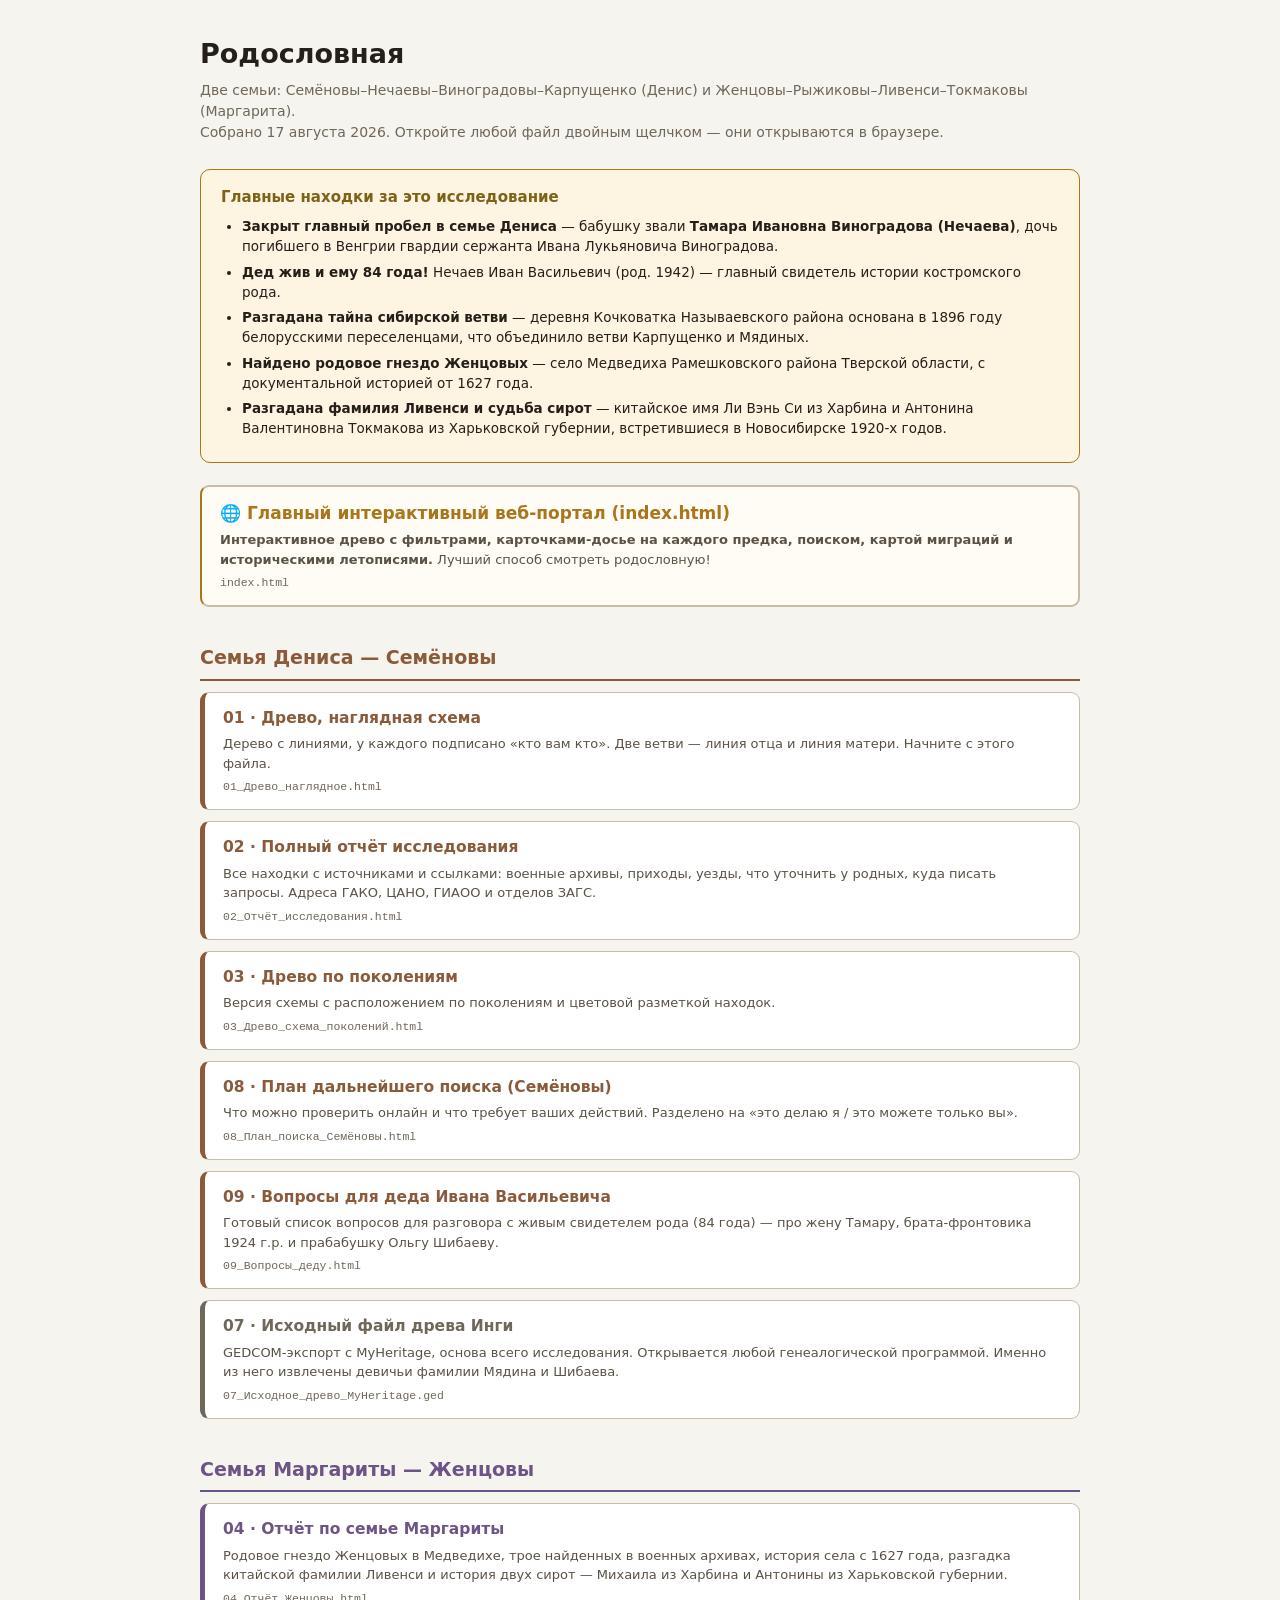
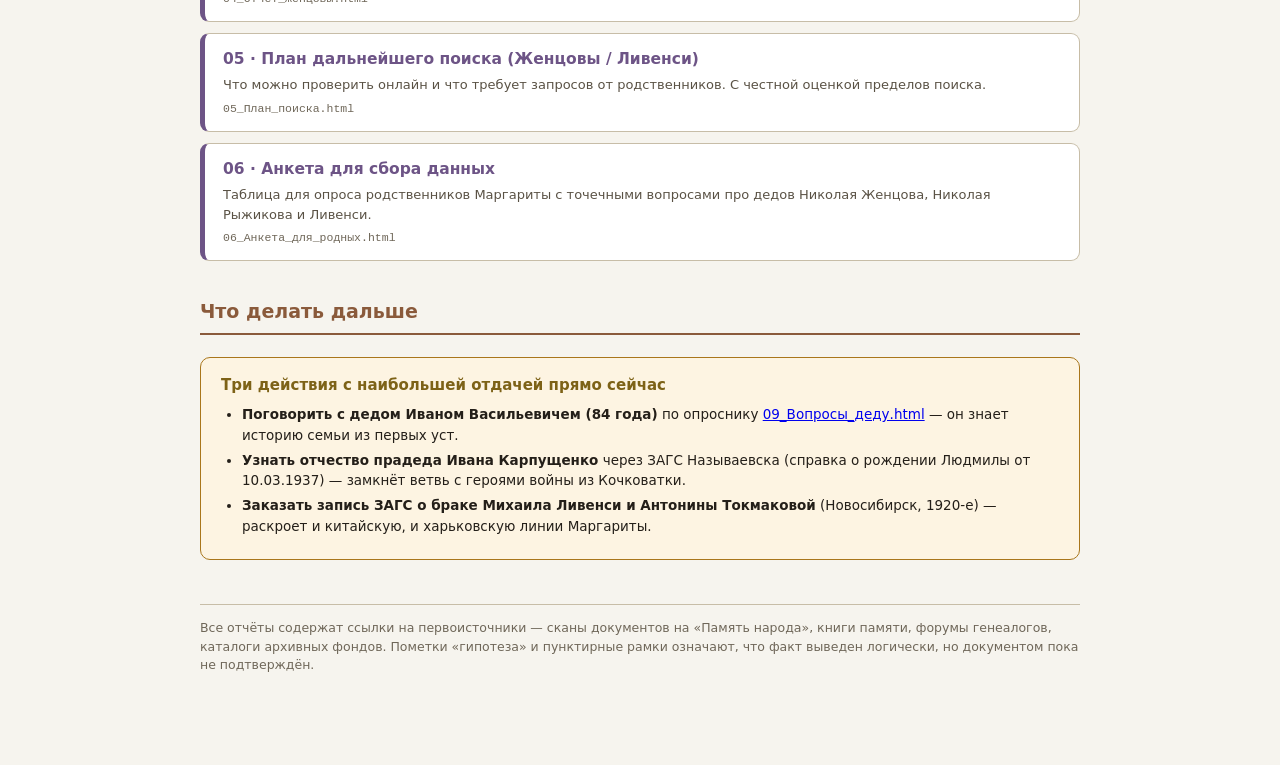
==== 00_НАЧНИ_ОТСЮДА.html @ ca4d2b67 "feat(genealogy): initial release of interactive family tree portal" ====
<!DOCTYPE html>
<html lang="ru">
<head>
<meta charset="UTF-8">
<meta name="viewport" content="width=device-width, initial-scale=1">
<title>Родословная — начни отсюда</title>
<style>
  :root{--bg:#f6f4ee;--ink:#241f19;--muted:#6f6759;--line:#c7bda7;
        --a:#8a5a3b;--a-bg:#f8f1ea;--b:#6d5486;--b-bg:#f3eff7;--gold:#a9761b}
  *{box-sizing:border-box}
  body{margin:0;background:var(--bg);color:var(--ink);font-family:'Segoe UI',system-ui,Arial,sans-serif;line-height:1.5}
  .wrap{max-width:920px;margin:0 auto;padding:34px 20px 90px}
  h1{font-size:27px;margin:0 0 5px}
  .sub{color:var(--muted);font-size:14px;margin-bottom:26px}
  h2{font-size:19px;margin:36px 0 10px;padding-bottom:7px;border-bottom:2px solid}
  h2.a{color:var(--a);border-color:var(--a)}
  h2.b{color:var(--b);border-color:var(--b)}
  .f{display:block;background:#fff;border:1px solid var(--line);border-left:5px solid var(--a);
     border-radius:9px;padding:14px 18px;margin:11px 0;text-decoration:none;color:inherit;
     transition:transform .1s}
  .f:hover{transform:translateX(3px)}
  .f.b{border-left-color:var(--b)}
  .f.data{border-left-color:var(--muted)}
  .fn{font-weight:700;font-size:15.5px;color:var(--a)}
  .f.b .fn{color:var(--b)}
  .f.data .fn{color:var(--muted)}
  .fd{font-size:13px;color:#5a5245;margin-top:4px}
  .file{font-size:11.5px;color:var(--muted);font-family:Consolas,monospace;margin-top:5px}
  .box{background:#fdf4e2;border:1px solid var(--gold);border-radius:10px;padding:16px 20px;margin:22px 0;font-size:13.5px}
  .box h3{margin:0 0 8px;font-size:15px;color:#7d6217}
  ul{padding-left:21px;margin:7px 0}li{margin:5px 0}
  .ft{margin-top:44px;padding-top:14px;border-top:1px solid var(--line);color:var(--muted);font-size:12.5px}
</style>
</head>
<body>
<div class="wrap">

<h1>Родословная</h1>
<div class="sub">Две семьи: Семёновы–Нечаевы–Виноградовы–Карпущенко (Денис) и Женцовы–Рыжиковы–Ливенси–Токмаковы (Маргарита).<br>Собрано 17 августа 2026. Откройте любой файл двойным щелчком — они открываются в браузере.</div>

<div class="box">
<h3>Главные находки за это исследование</h3>
<ul>
  <li><b>Закрыт главный пробел в семье Дениса</b> — бабушку звали <b>Тамара Ивановна Виноградова (Нечаева)</b>, дочь погибшего в Венгрии гвардии сержанта Ивана Лукьяновича Виноградова.</li>
  <li><b>Дед жив и ему 84 года!</b> Нечаев Иван Васильевич (род. 1942) — главный свидетель истории костромского рода.</li>
  <li><b>Разгадана тайна сибирской ветви</b> — деревня Кочковатка Называевского района основана в 1896 году белорусскими переселенцами, что объединило ветви Карпущенко и Мядиных.</li>
  <li><b>Найдено родовое гнездо Женцовых</b> — село Медведиха Рамешковского района Тверской области, с документальной историей от 1627 года.</li>
  <li><b>Разгадана фамилия Ливенси и судьба сирот</b> — китайское имя Ли Вэнь Си из Харбина и Антонина Валентиновна Токмакова из Харьковской губернии, встретившиеся в Новосибирске 1920-х годов.</li>
</ul>
</div>

<a class="f" href="index.html" style="border-left-color: var(--gold); background: #fffcf5; border-width: 2px;">
  <div class="fn" style="color: var(--gold); font-size: 17px;">🌐 Главный интерактивный веб-портал (index.html)</div>
  <div class="fd"><b>Интерактивное древо с фильтрами, карточками-досье на каждого предка, поиском, картой миграций и историческими летописями.</b> Лучший способ смотреть родословную!</div>
  <div class="file">index.html</div>
</a>

<h2 class="a">Семья Дениса — Семёновы</h2>

<a class="f" href="01_Древо_наглядное.html">
  <div class="fn">01 · Древо, наглядная схема</div>
  <div class="fd">Дерево с линиями, у каждого подписано «кто вам кто». Две ветви — линия отца и линия матери. Начните с этого файла.</div>
  <div class="file">01_Древо_наглядное.html</div>
</a>

<a class="f" href="02_Отчёт_исследования.html">
  <div class="fn">02 · Полный отчёт исследования</div>
  <div class="fd">Все находки с источниками и ссылками: военные архивы, приходы, уезды, что уточнить у родных, куда писать запросы. Адреса ГАКО, ЦАНО, ГИАОО и отделов ЗАГС.</div>
  <div class="file">02_Отчёт_исследования.html</div>
</a>

<a class="f" href="03_Древо_схема_поколений.html">
  <div class="fn">03 · Древо по поколениям</div>
  <div class="fd">Версия схемы с расположением по поколениям и цветовой разметкой находок.</div>
  <div class="file">03_Древо_схема_поколений.html</div>
</a>

<a class="f" href="08_План_поиска_Семёновы.html">
  <div class="fn">08 · План дальнейшего поиска (Семёновы)</div>
  <div class="fd">Что можно проверить онлайн и что требует ваших действий. Разделено на «это делаю я / это можете только вы».</div>
  <div class="file">08_План_поиска_Семёновы.html</div>
</a>

<a class="f" href="09_Вопросы_деду.html">
  <div class="fn">09 · Вопросы для деда Ивана Васильевича</div>
  <div class="fd">Готовый список вопросов для разговора с живым свидетелем рода (84 года) — про жену Тамару, брата-фронтовика 1924 г.р. и прабабушку Ольгу Шибаеву.</div>
  <div class="file">09_Вопросы_деду.html</div>
</a>

<a class="f data" href="07_Исходное_древо_MyHeritage.ged">
  <div class="fn">07 · Исходный файл древа Инги</div>
  <div class="fd">GEDCOM-экспорт с MyHeritage, основа всего исследования. Открывается любой генеалогической программой. Именно из него извлечены девичьи фамилии Мядина и Шибаева.</div>
  <div class="file">07_Исходное_древо_MyHeritage.ged</div>
</a>

<h2 class="b">Семья Маргариты — Женцовы</h2>

<a class="f b" href="04_Отчёт_Женцовы.html">
  <div class="fn">04 · Отчёт по семье Маргариты</div>
  <div class="fd">Родовое гнездо Женцовых в Медведихе, трое найденных в военных архивах, история села с 1627 года, разгадка китайской фамилии Ливенси и история двух сирот — Михаила из Харбина и Антонины из Харьковской губернии.</div>
  <div class="file">04_Отчёт_Женцовы.html</div>
</a>

<a class="f b" href="05_План_поиска.html">
  <div class="fn">05 · План дальнейшего поиска (Женцовы / Ливенси)</div>
  <div class="fd">Что можно проверить онлайн и что требует запросов от родственников. С честной оценкой пределов поиска.</div>
  <div class="file">05_План_поиска.html</div>
</a>

<a class="f b" href="06_Анкета_для_родных.html">
  <div class="fn">06 · Анкета для сбора данных</div>
  <div class="fd">Таблица для опроса родственников Маргариты с точечными вопросами про дедов Николая Женцова, Николая Рыжикова и Ливенси.</div>
  <div class="file">06_Анкета_для_родных.html</div>
</a>

<h2 class="a">Что делать дальше</h2>
<div class="box">
<h3>Три действия с наибольшей отдачей прямо сейчас</h3>
<ul>
  <li><b>Поговорить с дедом Иваном Васильевичем (84 года)</b> по опроснику <a href="09_Вопросы_деду.html">09_Вопросы_деду.html</a> — он знает историю семьи из первых уст.</li>
  <li><b>Узнать отчество прадеда Ивана Карпущенко</b> через ЗАГС Называевска (справка о рождении Людмилы от 10.03.1937) — замкнёт ветвь с героями войны из Кочковатки.</li>
  <li><b>Заказать запись ЗАГС о браке Михаила Ливенси и Антонины Токмаковой</b> (Новосибирск, 1920-е) — раскроет и китайскую, и харьковскую линии Маргариты.</li>
</ul>
</div>

<div class="ft">
Все отчёты содержат ссылки на первоисточники — сканы документов на «Память народа», книги памяти, форумы генеалогов, каталоги архивных фондов.
Пометки «гипотеза» и пунктирные рамки означают, что факт выведен логически, но документом пока не подтверждён.
</div>

</div>
</body>
</html>
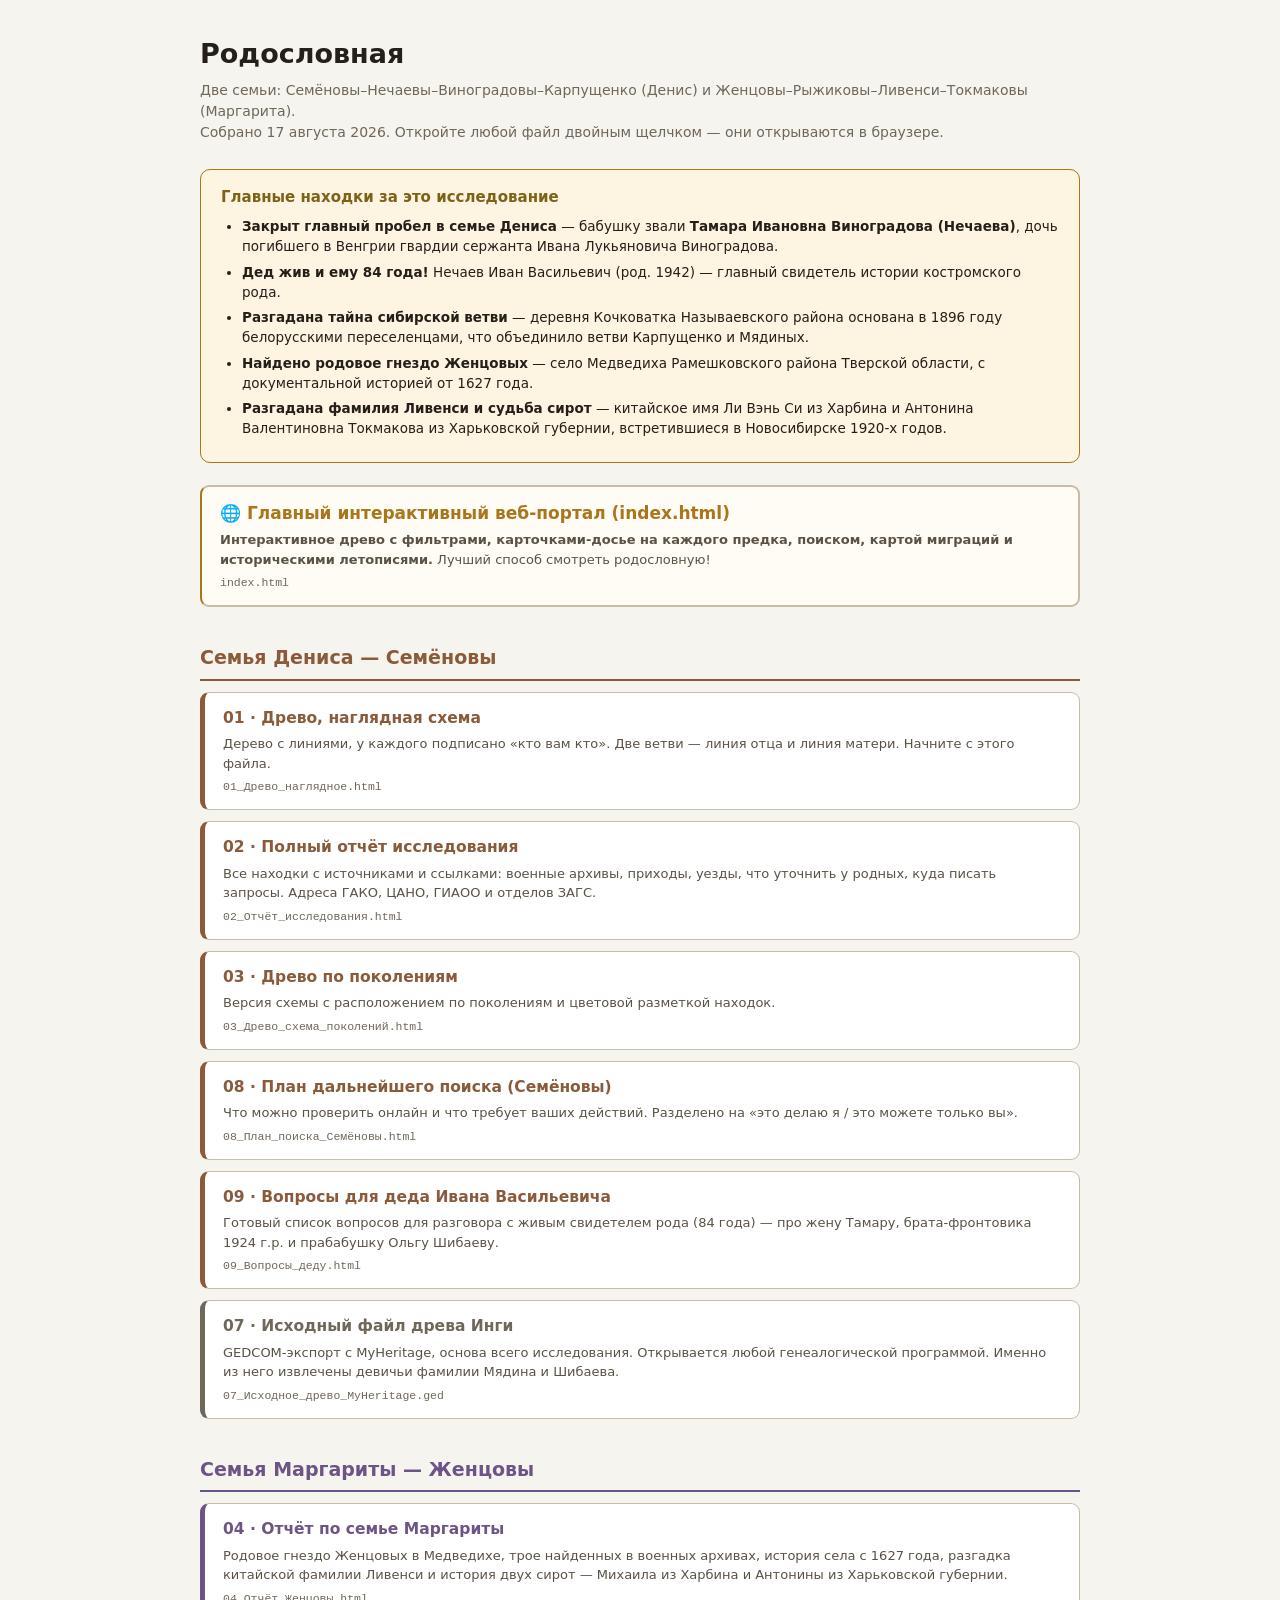
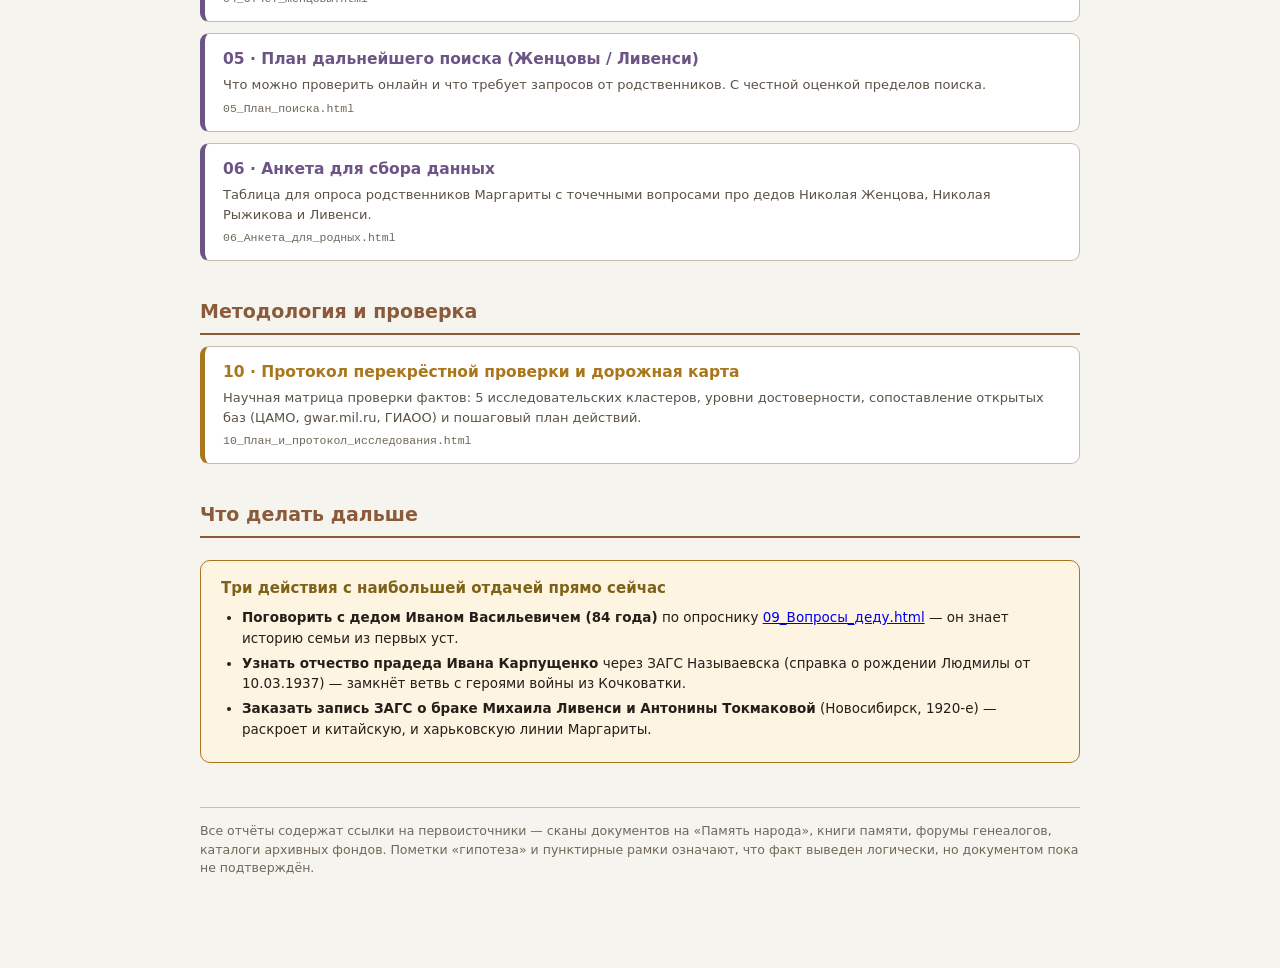
==== commit 30594247: "feat(protocol): add cross-verification protocol and update navigation" ====
--- a/00_НАЧНИ_ОТСЮДА.html
+++ b/00_НАЧНИ_ОТСЮДА.html
@@ -113,6 +113,14 @@
   <div class="file">06_Анкета_для_родных.html</div>
 </a>
 
+<h2 class="a">Методология и проверка</h2>
+
+<a class="f" href="10_План_и_протокол_исследования.html" style="border-left-color: var(--gold);">
+  <div class="fn" style="color: var(--gold);">10 · Протокол перекрёстной проверки и дорожная карта</div>
+  <div class="fd">Научная матрица проверки фактов: 5 исследовательских кластеров, уровни достоверности, сопоставление открытых баз (ЦАМО, gwar.mil.ru, ГИАОО) и пошаговый план действий.</div>
+  <div class="file">10_План_и_протокол_исследования.html</div>
+</a>
+
 <h2 class="a">Что делать дальше</h2>
 <div class="box">
 <h3>Три действия с наибольшей отдачей прямо сейчас</h3>
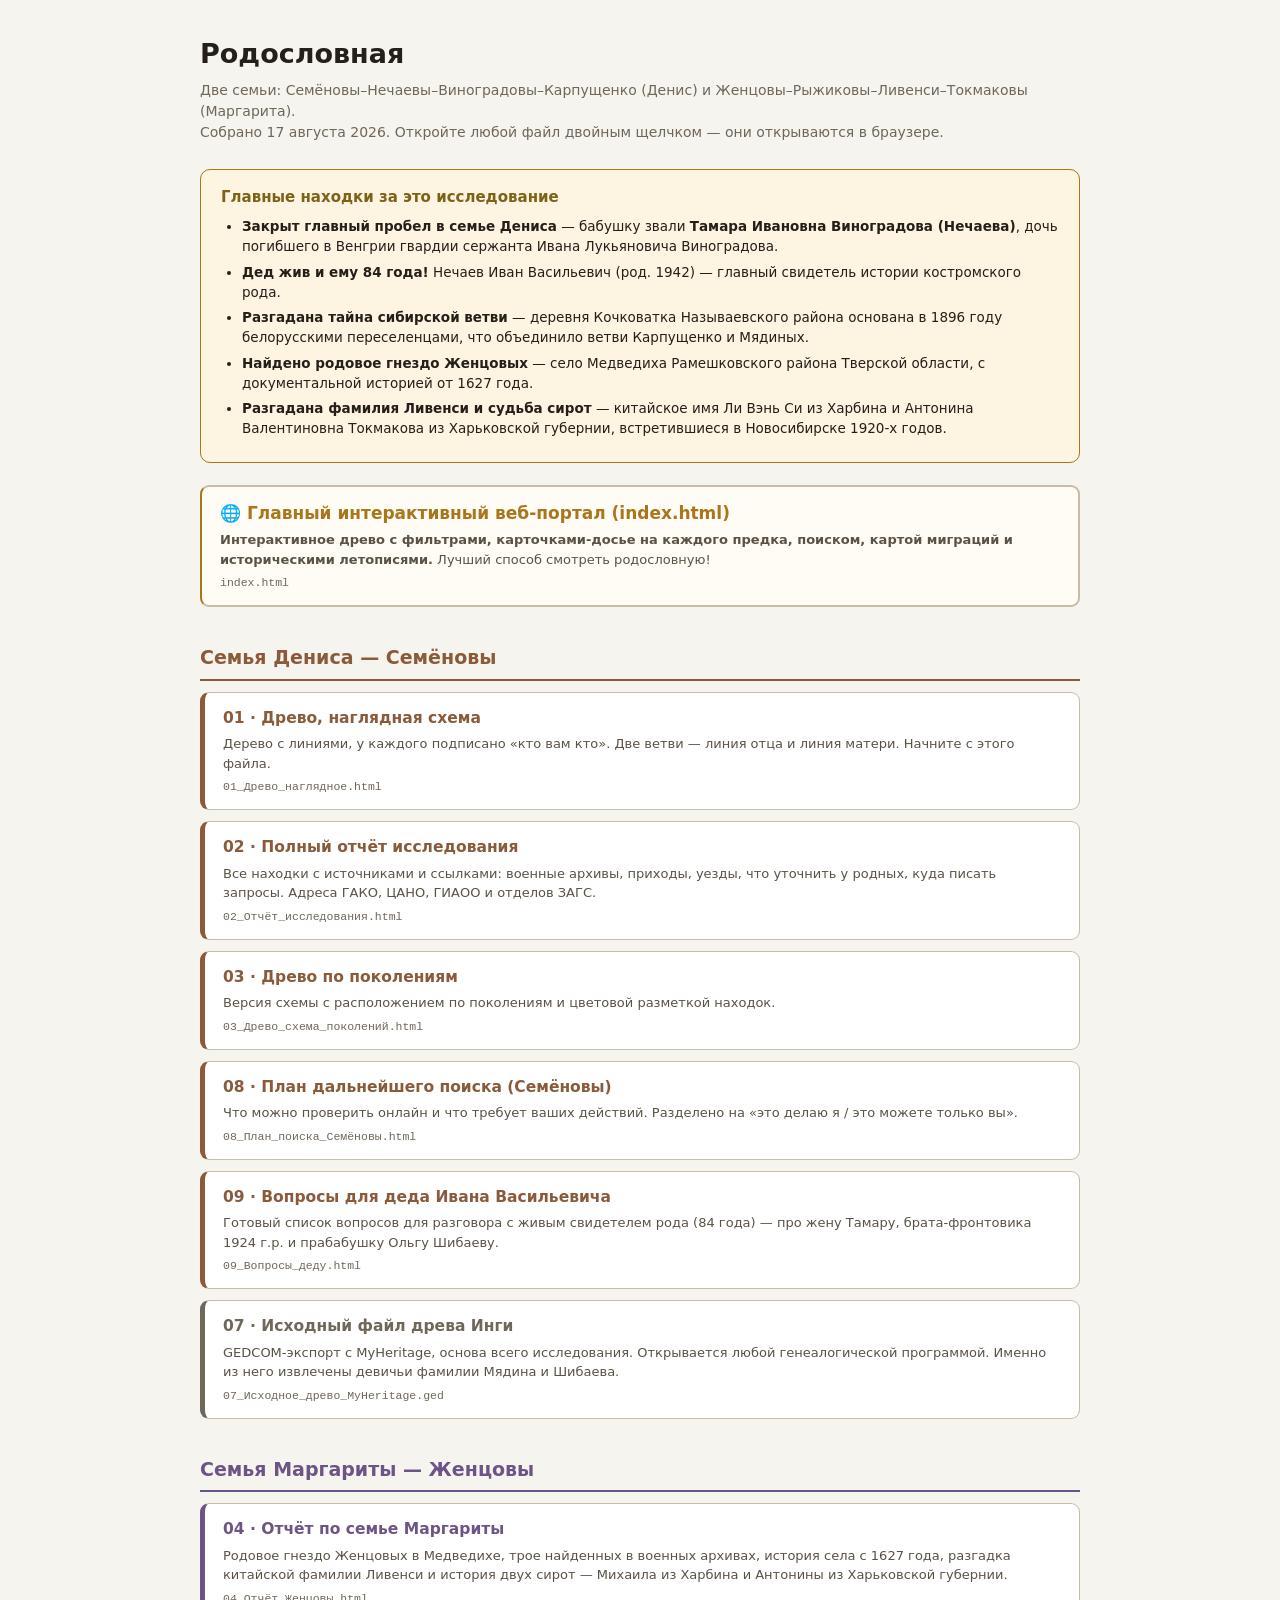
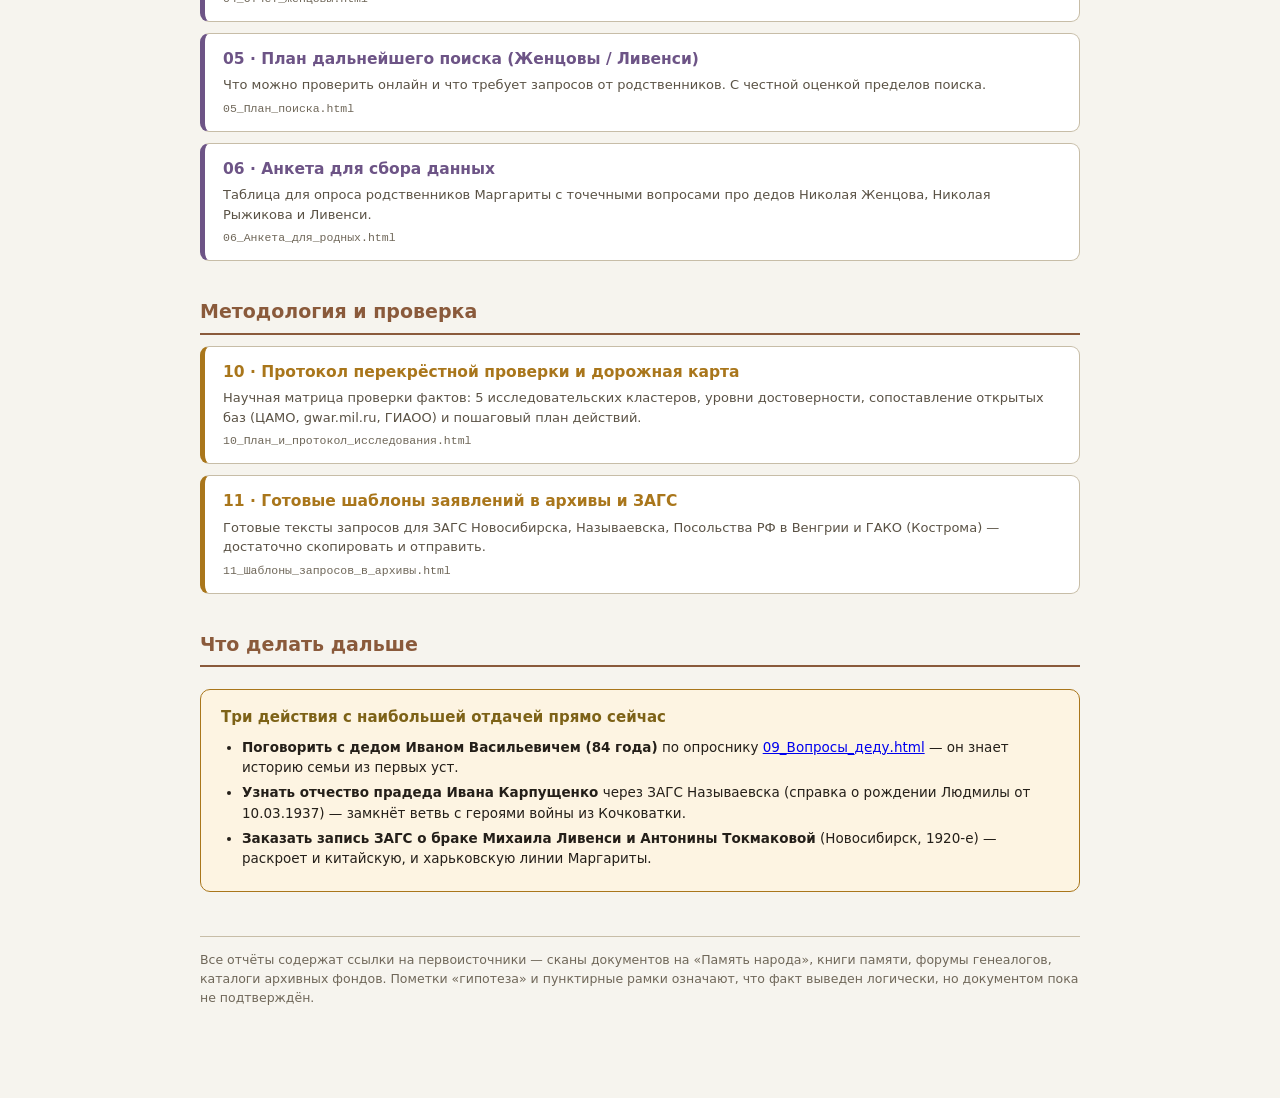
==== commit 9dc5ef46: "feat(templates): add official request templates and update tree with Li-Wen-Si discoveries" ====
--- a/00_НАЧНИ_ОТСЮДА.html
+++ b/00_НАЧНИ_ОТСЮДА.html
@@ -121,6 +121,12 @@
   <div class="file">10_План_и_протокол_исследования.html</div>
 </a>
 
+<a class="f" href="11_Шаблоны_запросов_в_архивы.html" style="border-left-color: var(--gold);">
+  <div class="fn" style="color: var(--gold);">11 · Готовые шаблоны заявлений в архивы и ЗАГС</div>
+  <div class="fd">Готовые тексты запросов для ЗАГС Новосибирска, Называевска, Посольства РФ в Венгрии и ГАКО (Кострома) — достаточно скопировать и отправить.</div>
+  <div class="file">11_Шаблоны_запросов_в_архивы.html</div>
+</a>
+
 <h2 class="a">Что делать дальше</h2>
 <div class="box">
 <h3>Три действия с наибольшей отдачей прямо сейчас</h3>
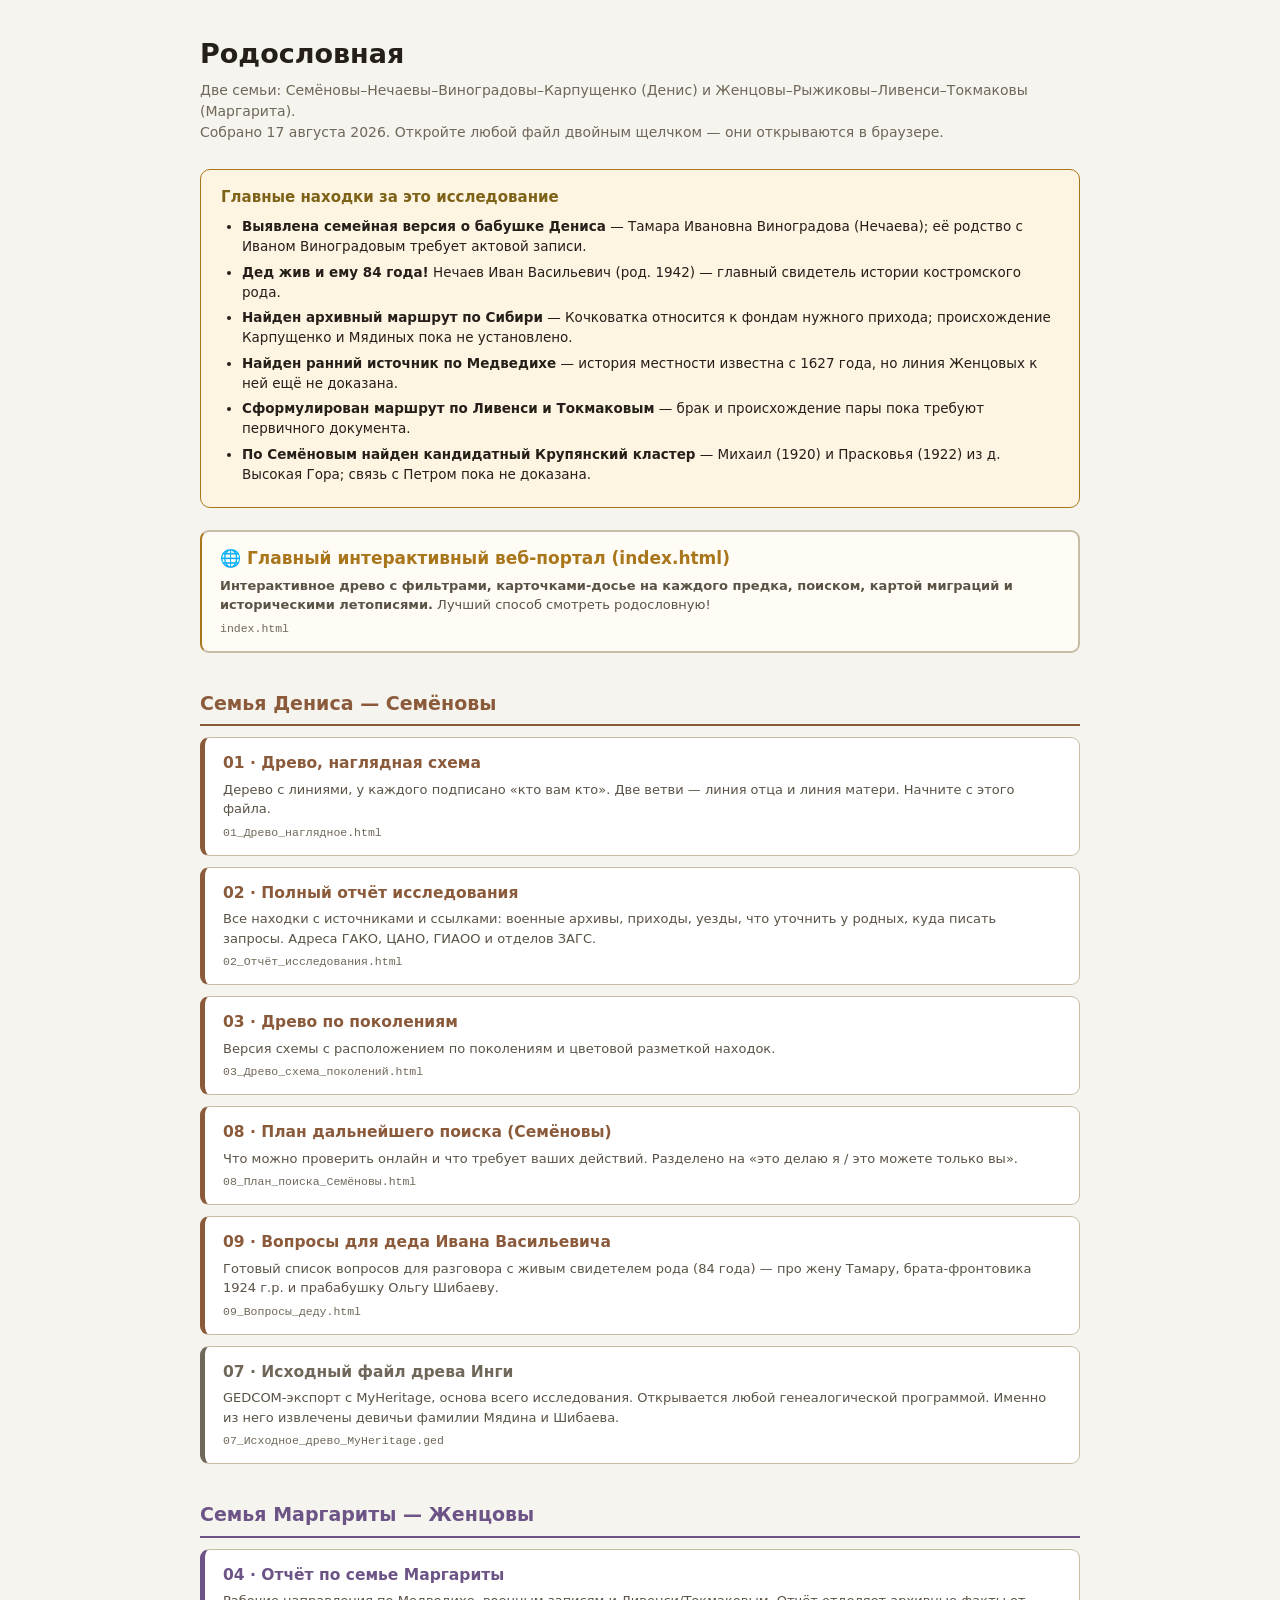
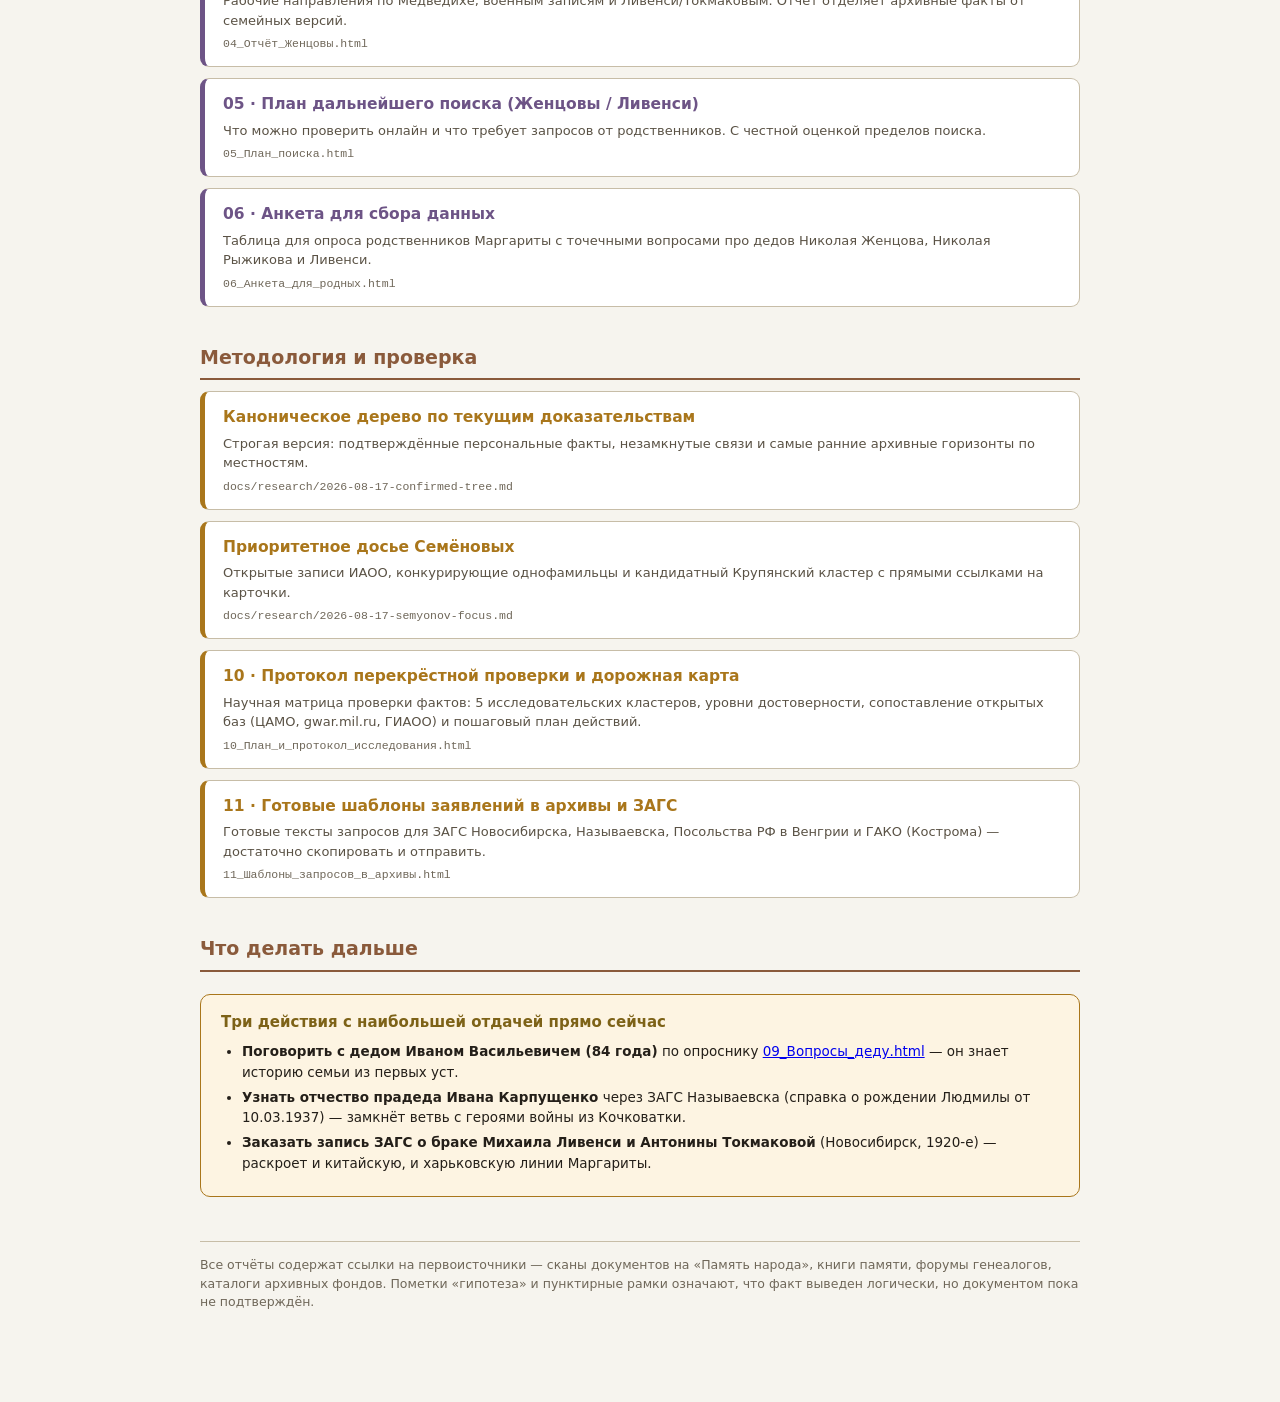
==== commit a6f805d6: "docs(genealogy): publish critical evidence audit" ====
--- a/00_НАЧНИ_ОТСЮДА.html
+++ b/00_НАЧНИ_ОТСЮДА.html
@@ -41,11 +41,12 @@
 <div class="box">
 <h3>Главные находки за это исследование</h3>
 <ul>
-  <li><b>Закрыт главный пробел в семье Дениса</b> — бабушку звали <b>Тамара Ивановна Виноградова (Нечаева)</b>, дочь погибшего в Венгрии гвардии сержанта Ивана Лукьяновича Виноградова.</li>
+  <li><b>Выявлена семейная версия о бабушке Дениса</b> — Тамара Ивановна Виноградова (Нечаева); её родство с Иваном Виноградовым требует актовой записи.</li>
   <li><b>Дед жив и ему 84 года!</b> Нечаев Иван Васильевич (род. 1942) — главный свидетель истории костромского рода.</li>
-  <li><b>Разгадана тайна сибирской ветви</b> — деревня Кочковатка Называевского района основана в 1896 году белорусскими переселенцами, что объединило ветви Карпущенко и Мядиных.</li>
-  <li><b>Найдено родовое гнездо Женцовых</b> — село Медведиха Рамешковского района Тверской области, с документальной историей от 1627 года.</li>
-  <li><b>Разгадана фамилия Ливенси и судьба сирот</b> — китайское имя Ли Вэнь Си из Харбина и Антонина Валентиновна Токмакова из Харьковской губернии, встретившиеся в Новосибирске 1920-х годов.</li>
+  <li><b>Найден архивный маршрут по Сибири</b> — Кочковатка относится к фондам нужного прихода; происхождение Карпущенко и Мядиных пока не установлено.</li>
+  <li><b>Найден ранний источник по Медведихе</b> — история местности известна с 1627 года, но линия Женцовых к ней ещё не доказана.</li>
+  <li><b>Сформулирован маршрут по Ливенси и Токмаковым</b> — брак и происхождение пары пока требуют первичного документа.</li>
+  <li><b>По Семёновым найден кандидатный Крупянский кластер</b> — Михаил (1920) и Прасковья (1922) из д. Высокая Гора; связь с Петром пока не доказана.</li>
 </ul>
 </div>
 
@@ -97,7 +98,7 @@
 
 <a class="f b" href="04_Отчёт_Женцовы.html">
   <div class="fn">04 · Отчёт по семье Маргариты</div>
-  <div class="fd">Родовое гнездо Женцовых в Медведихе, трое найденных в военных архивах, история села с 1627 года, разгадка китайской фамилии Ливенси и история двух сирот — Михаила из Харбина и Антонины из Харьковской губернии.</div>
+  <div class="fd">Рабочие направления по Медведихе, военным записям и Ливенси/Токмаковым. Отчёт отделяет архивные факты от семейных версий.</div>
   <div class="file">04_Отчёт_Женцовы.html</div>
 </a>
 
@@ -114,6 +115,18 @@
 </a>
 
 <h2 class="a">Методология и проверка</h2>
+
+<a class="f" href="docs/research/2026-08-17-confirmed-tree.md" style="border-left-color: var(--gold);">
+  <div class="fn" style="color: var(--gold);">Каноническое дерево по текущим доказательствам</div>
+  <div class="fd">Строгая версия: подтверждённые персональные факты, незамкнутые связи и самые ранние архивные горизонты по местностям.</div>
+  <div class="file">docs/research/2026-08-17-confirmed-tree.md</div>
+</a>
+
+<a class="f" href="docs/research/2026-08-17-semyonov-focus.md" style="border-left-color: var(--gold);">
+  <div class="fn" style="color: var(--gold);">Приоритетное досье Семёновых</div>
+  <div class="fd">Открытые записи ИАОО, конкурирующие однофамильцы и кандидатный Крупянский кластер с прямыми ссылками на карточки.</div>
+  <div class="file">docs/research/2026-08-17-semyonov-focus.md</div>
+</a>
 
 <a class="f" href="10_План_и_протокол_исследования.html" style="border-left-color: var(--gold);">
   <div class="fn" style="color: var(--gold);">10 · Протокол перекрёстной проверки и дорожная карта</div>
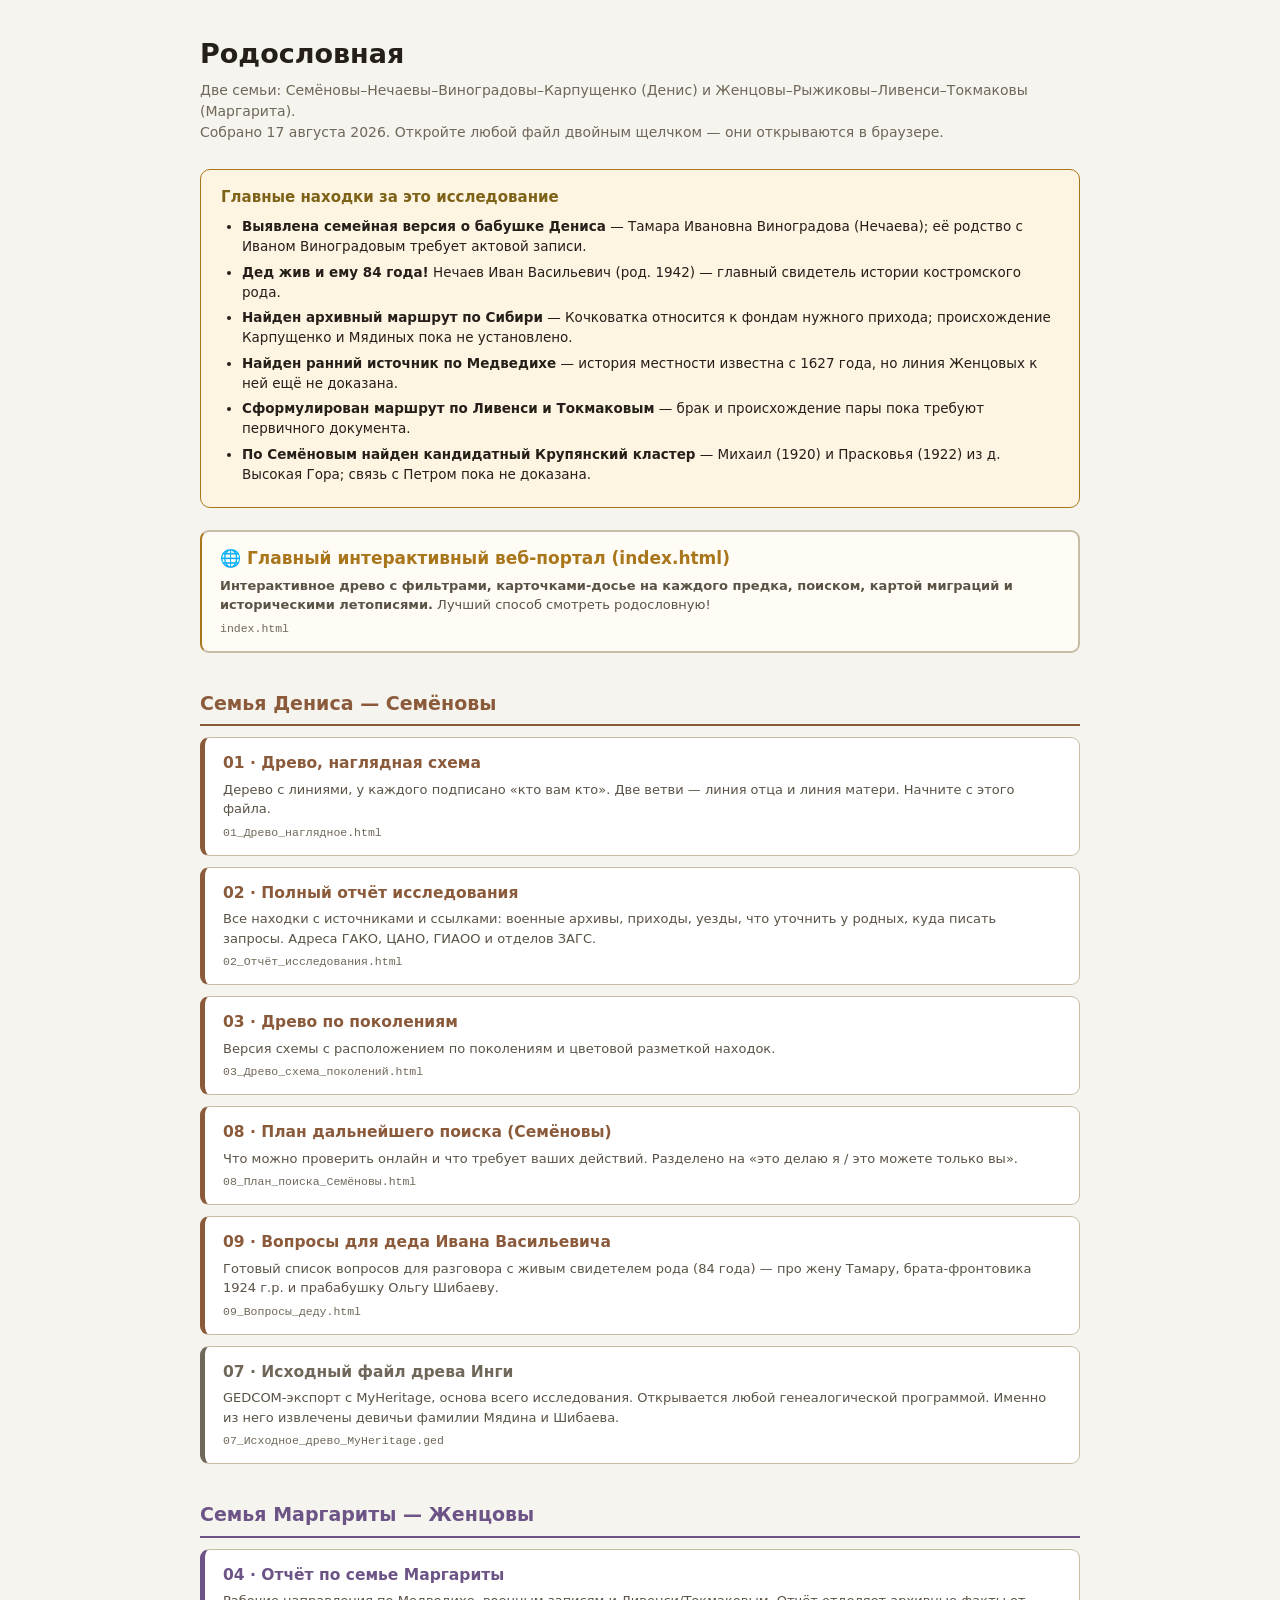
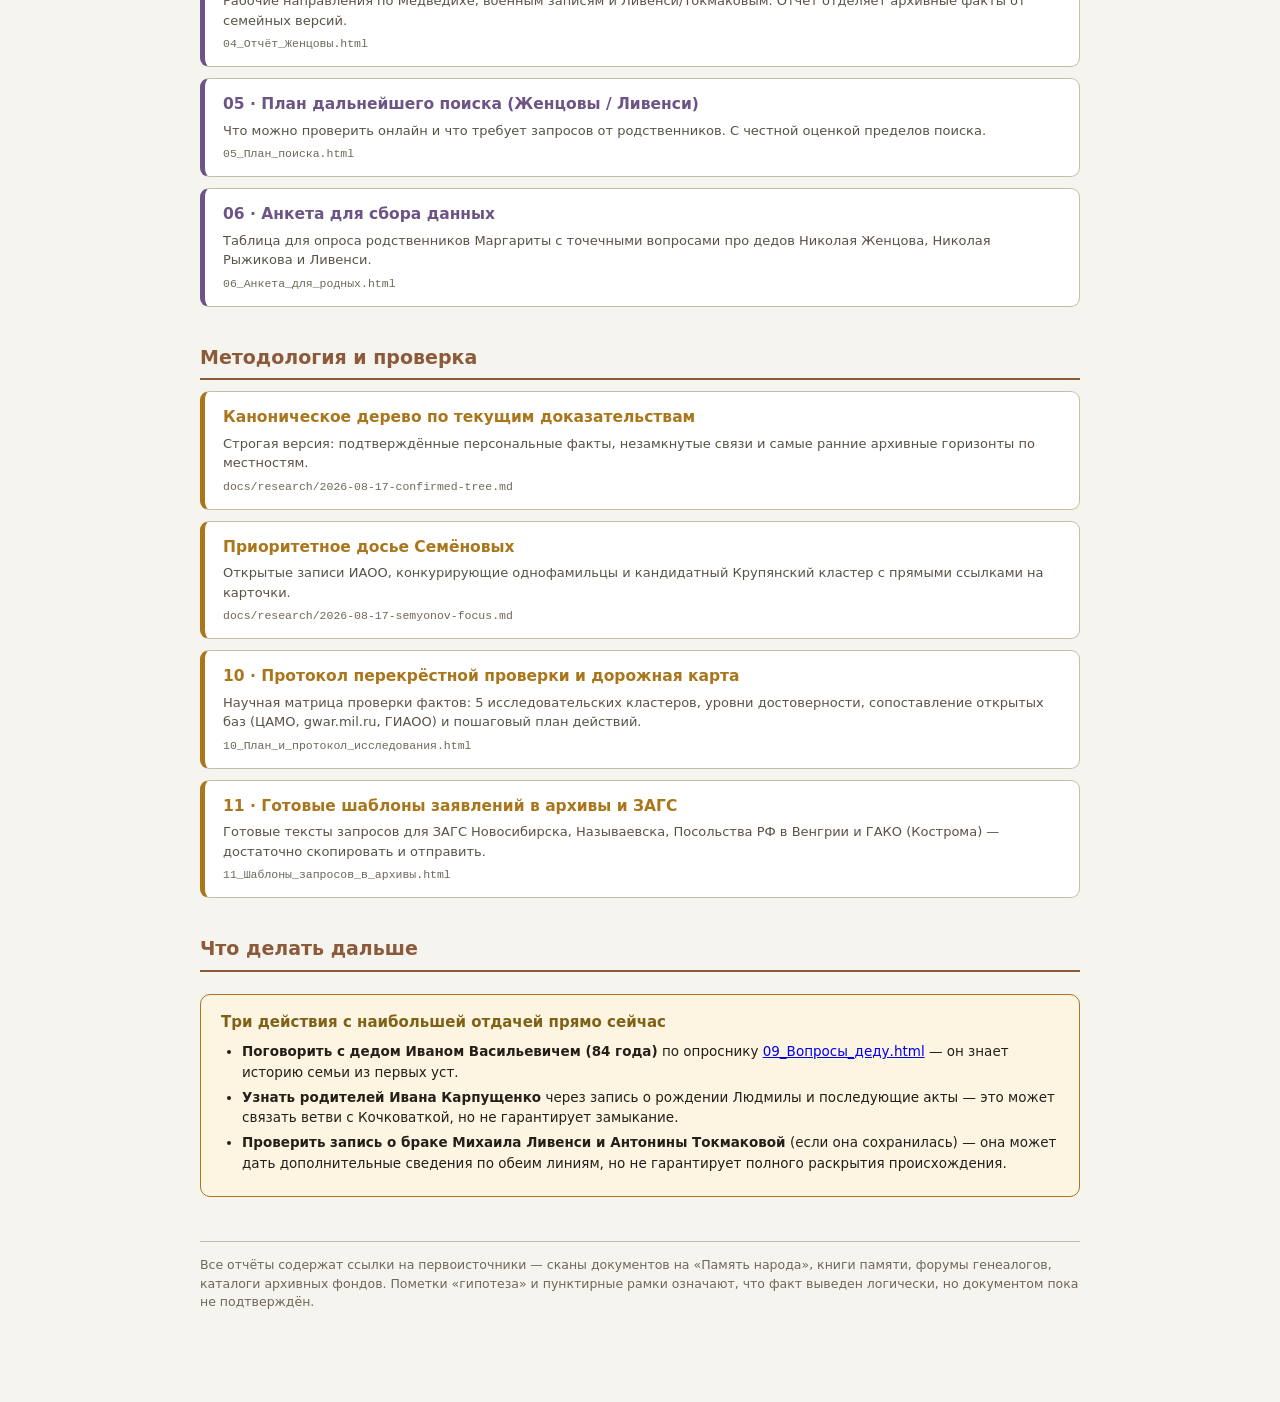
==== commit 89ecf0c5: "audit stale genealogy reports and verify Vinogradov spouse" ====
--- a/00_НАЧНИ_ОТСЮДА.html
+++ b/00_НАЧНИ_ОТСЮДА.html
@@ -145,8 +145,8 @@
 <h3>Три действия с наибольшей отдачей прямо сейчас</h3>
 <ul>
   <li><b>Поговорить с дедом Иваном Васильевичем (84 года)</b> по опроснику <a href="09_Вопросы_деду.html">09_Вопросы_деду.html</a> — он знает историю семьи из первых уст.</li>
-  <li><b>Узнать отчество прадеда Ивана Карпущенко</b> через ЗАГС Называевска (справка о рождении Людмилы от 10.03.1937) — замкнёт ветвь с героями войны из Кочковатки.</li>
-  <li><b>Заказать запись ЗАГС о браке Михаила Ливенси и Антонины Токмаковой</b> (Новосибирск, 1920-е) — раскроет и китайскую, и харьковскую линии Маргариты.</li>
+  <li><b>Узнать родителей Ивана Карпущенко</b> через запись о рождении Людмилы и последующие акты — это может связать ветви с Кочковаткой, но не гарантирует замыкание.</li>
+  <li><b>Проверить запись о браке Михаила Ливенси и Антонины Токмаковой</b> (если она сохранилась) — она может дать дополнительные сведения по обеим линиям, но не гарантирует полного раскрытия происхождения.</li>
 </ul>
 </div>
 
